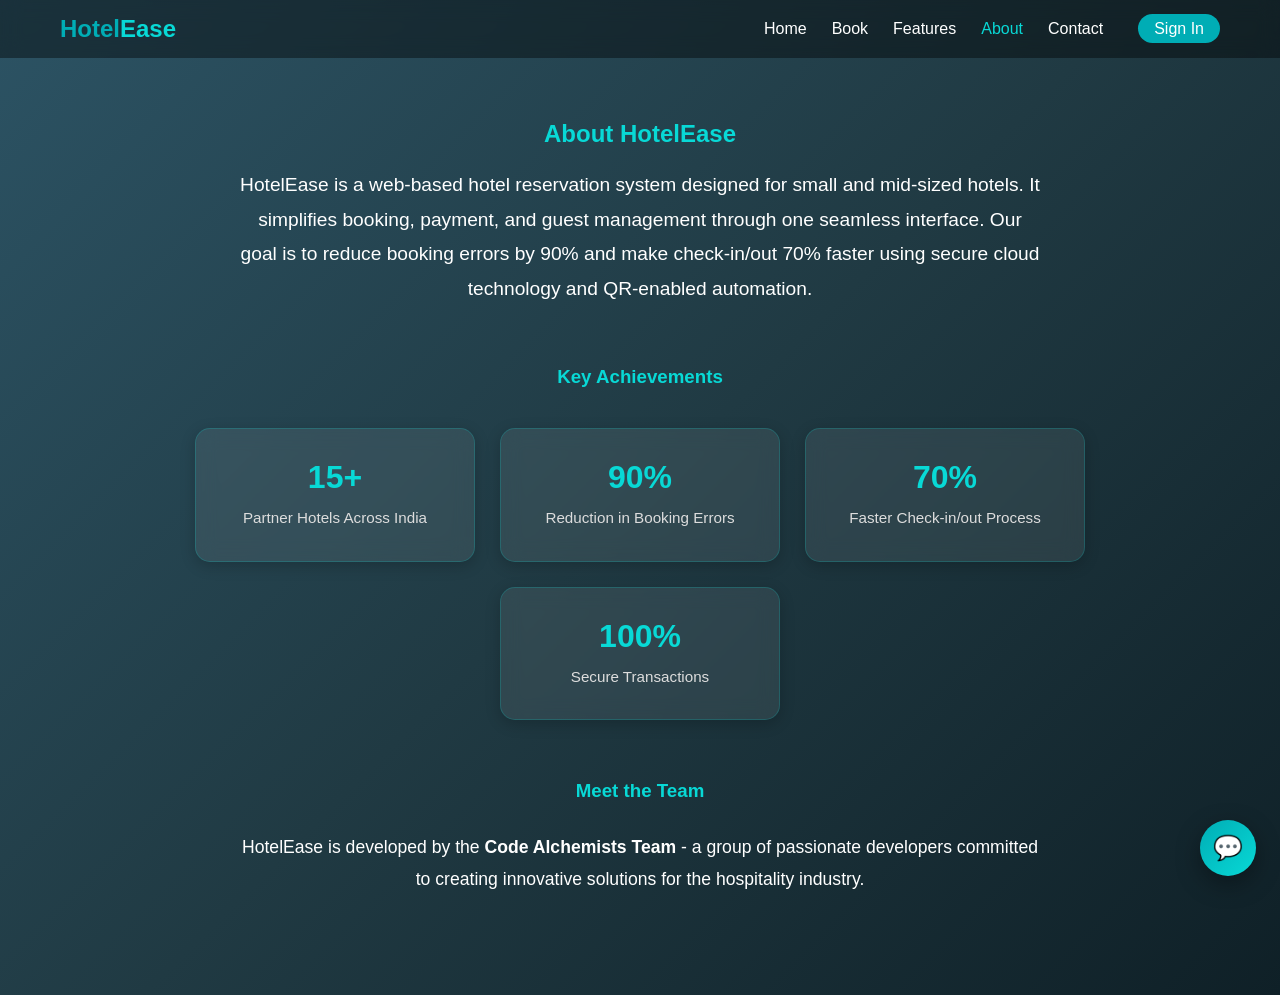
==== frontend/about.html @ 127fa8ab "Initial commit: HotelEase - Hotel Reservation System" ====
<!DOCTYPE html>
<html lang="en">
<head>
  <meta charset="UTF-8" />
  <meta name="viewport" content="width=device-width, initial-scale=1.0" />
  <title>About Us - HotelEase</title>
  <link rel="stylesheet" href="style.css" />
</head>
<body>
  <header class="navbar">
    <div class="logo">Hotel<span>Ease</span></div>
    <nav>
      <ul>
        <li><a href="index.html">Home</a></li>
        <li><a href="booking.html">Book</a></li>
        <li><a href="features.html">Features</a></li>
        <li><a href="about.html" class="active">About</a></li>
        <li><a href="contact.html">Contact</a></li>
        <li><a href="admin.html">Admin</a></li>
      </ul>
    </nav>
  </header>

  <section id="about" class="about">
    <h2>About HotelEase</h2>
    <p style="max-width: 800px; margin: 0 auto 40px; font-size: 1.2em; line-height: 1.8;">
      HotelEase is a web-based hotel reservation system designed for small and mid-sized hotels.
      It simplifies booking, payment, and guest management through one seamless interface.
      Our goal is to reduce booking errors by 90% and make check-in/out 70% faster using
      secure cloud technology and QR-enabled automation.
    </p>

    <div style="margin-top: 60px;">
      <h3 style="color: #08d9d6; margin-bottom: 30px;">Key Achievements</h3>
      <div class="cards">
        <div class="card">
          <h3 style="font-size: 2em; margin-bottom: 10px;">15+</h3>
          <p>Partner Hotels Across India</p>
        </div>
        <div class="card">
          <h3 style="font-size: 2em; margin-bottom: 10px;">90%</h3>
          <p>Reduction in Booking Errors</p>
        </div>
        <div class="card">
          <h3 style="font-size: 2em; margin-bottom: 10px;">70%</h3>
          <p>Faster Check-in/out Process</p>
        </div>
        <div class="card">
          <h3 style="font-size: 2em; margin-bottom: 10px;">100%</h3>
          <p>Secure Transactions</p>
        </div>
      </div>
    </div>

    <div style="margin-top: 60px;">
      <h3 style="color: #08d9d6; margin-bottom: 30px;">Meet the Team</h3>
      <p style="max-width: 800px; margin: 0 auto 20px; font-size: 1.1em; line-height: 1.8;">
        HotelEase is developed by the <strong>Code Alchemists Team</strong> - a group of passionate developers 
        committed to creating innovative solutions for the hospitality industry.
      </p>
    </div>
  </section>

  <!-- Chatbot Button -->
  <div id="chatbot-toggle">💬</div>

  <!-- Chatbot Window -->
  <div id="chatbot">
    <div id="chatbot-header">
      <span>HotelEase AI Assistant</span>
      <button id="chatbot-close">×</button>
    </div>

    <div id="chatbot-messages">
      <div class="bot-message">
        Hello! I'm your HotelEase AI assistant. I can help you with customer issues, food recommendations, and service status. How can I assist you today?
      </div>
    </div>

    <div id="chatbot-input-area">
      <input
        type="text"
        id="chatbot-input"
        placeholder="Ask me anything about customer issues..."
      />
      <button id="chatbot-send">➤</button>
    </div>
  </div>

  <script src="./script.js"></script>
</body>
</html>
---- frontend/style.css ----
* {
  margin: 0;
  padding: 0;
  box-sizing: border-box;
  font-family: "Poppins", sans-serif;
}

body {
  color: #fff;
  background: linear-gradient(135deg, #2c5364, #203a43, #0f2027);
  overflow-x: hidden;
}

.navbar {
  display: flex;
  justify-content: space-between;
  align-items: center;
  padding: 15px 60px;
  background: rgba(0, 0, 0, 0.4);
  backdrop-filter: blur(10px);
  position: fixed;
  width: 100%;
  top: 0;
  z-index: 100;
}

.logo {
  font-size: 1.5em;
  font-weight: bold;
  color: #00adb5;
}

.logo span {
  color: #08d9d6;
}

nav ul {
  display: flex;
  list-style: none;
  gap: 25px;
}

nav ul li a {
  color: #fff;
  text-decoration: none;
  font-weight: 500;
  transition: color 0.3s;
}

nav ul li a:hover,
nav ul li a.active {
  color: #08d9d6;
}

.hero {
  height: 100vh;
  background: url('https://images.unsplash.com/photo-1542314831-068cd1dbfeeb') center/cover no-repeat;
  display: flex;
  justify-content: center;
  align-items: center;
  text-align: center;
  position: relative;
}

.hero::after {
  content: "";
  position: absolute;
  width: 100%;
  height: 100%;
  top: 0;
  left: 0;
  background: rgba(0, 0, 0, 0.6);
}

.hero-content {
  position: relative;
  z-index: 2;
  max-width: 700px;
}

.hero-content h1 {
  font-size: 3em;
  margin-bottom: 20px;
}

.hero-content p {
  font-size: 1.2em;
  margin-bottom: 25px;
}

.btn {
  background: #00adb5;
  color: #fff;
  padding: 12px 25px;
  border: none;
  border-radius: 25px;
  font-size: 1em;
  cursor: pointer;
  transition: 0.3s;
}

.btn:hover {
  background: #08d9d6;
  transform: scale(1.05);
}

.booking {
  padding: 100px 50px;
  padding-top: 120px;
  text-align: center;
  min-height: 80vh;
}

.booking h2 {
  color: #08d9d6;
  margin-bottom: 15px;
  font-size: 2.5em;
  text-shadow: 0 0 20px rgba(8, 217, 214, 0.3);
}

form {
  max-width: 900px;
  margin: 0 auto;
  background: rgba(255, 255, 255, 0.05);
  backdrop-filter: blur(10px);
  padding: 40px;
  border-radius: 20px;
  border: 1px solid rgba(8, 217, 214, 0.2);
  box-shadow: 0 8px 32px rgba(0, 0, 0, 0.3);
  text-align: left;
}

form h3 {
  display: flex;
  align-items: center;
  gap: 10px;
  border-bottom: 2px solid rgba(8, 217, 214, 0.3);
  padding-bottom: 10px;
  margin-bottom: 20px;
}

.form-group {
  display: flex;
  flex-direction: column;
  margin-bottom: 20px;
}

.form-group label {
  margin-bottom: 8px;
  color: #08d9d6;
  font-weight: 500;
  font-size: 0.95em;
  display: flex;
  align-items: center;
}

input, select, textarea {
  padding: 14px 16px;
  border-radius: 10px;
  border: 2px solid rgba(8, 217, 214, 0.2);
  outline: none;
  font-size: 1em;
  width: 100%;
  background: rgba(255, 255, 255, 0.9);
  color: #2c5364;
  transition: all 0.3s ease;
  font-family: "Poppins", sans-serif;
}

input:focus, select:focus, textarea:focus {
  border-color: #08d9d6;
  background: rgba(255, 255, 255, 1);
  box-shadow: 0 0 0 3px rgba(8, 217, 214, 0.1);
  transform: translateY(-2px);
}

input:hover, select:hover, textarea:hover {
  border-color: #00adb5;
}

input[type="checkbox"] {
  width: 20px;
  height: 20px;
  cursor: pointer;
  accent-color: #08d9d6;
}

textarea {
  resize: vertical;
  min-height: 100px;
  font-family: "Poppins", sans-serif;
}

input::placeholder, textarea::placeholder {
  color: #999;
  font-size: 0.95em;
}

/* Checkbox and radio groups */
.form-group[style*="flex-direction: row"],
.form-group[style*="display: flex"] {
  flex-direction: row !important;
  align-items: center;
}

.form-group[style*="display: flex"] label {
  margin-bottom: 0;
  font-weight: 400;
  color: #fff;
}

/* Grid layout for better organization */
@media (min-width: 768px) {
  form {
    padding: 50px;
  }
  
  form > div[style*="margin-bottom: 30px"] {
    display: grid;
    grid-template-columns: repeat(2, 1fr);
    gap: 20px;
    column-gap: 30px;
  }
  
  form > div[style*="margin-bottom: 30px"] h3 {
    grid-column: 1 / -1;
  }
  
  form > div[style*="margin-bottom: 30px"] .form-group:has(textarea),
  form > div[style*="margin-bottom: 30px"] .form-group:has(#specialRequests) {
    grid-column: 1 / -1;
  }
}

/* Button styling */
form button.btn {
  width: 100%;
  margin-top: 30px;
  padding: 16px 30px;
  font-size: 1.1em;
  font-weight: 600;
  background: linear-gradient(135deg, #00adb5, #08d9d6);
  box-shadow: 0 4px 15px rgba(8, 217, 214, 0.4);
  transition: all 0.3s ease;
}

form button.btn:hover {
  background: linear-gradient(135deg, #08d9d6, #00adb5);
  box-shadow: 0 6px 25px rgba(8, 217, 214, 0.6);
  transform: translateY(-3px);
}

form button.btn:active {
  transform: translateY(-1px);
}

.features {
  padding: 100px 50px;
  padding-top: 120px;
  text-align: center;
  min-height: 80vh;
}

.features h2 {
  color: #08d9d6;
  margin-bottom: 40px;
}

.cards {
  display: flex;
  flex-wrap: wrap;
  gap: 25px;
  justify-content: center;
  margin-top: 40px;
}

.card {
  background: rgba(255, 255, 255, 0.08);
  backdrop-filter: blur(10px);
  padding: 30px;
  border-radius: 15px;
  width: 280px;
  transition: all 0.3s ease;
  border: 1px solid rgba(8, 217, 214, 0.2);
  box-shadow: 0 4px 15px rgba(0, 0, 0, 0.2);
}

.card:hover {
  background: rgba(255, 255, 255, 0.15);
  transform: translateY(-10px);
  border-color: #08d9d6;
  box-shadow: 0 8px 25px rgba(8, 217, 214, 0.3);
}

.card h3 {
  color: #08d9d6;
  margin-bottom: 15px;
  font-size: 1.3em;
}

.card p {
  color: #ddd;
  line-height: 1.6;
  font-size: 0.95em;
}

.about, .contact {
  padding: 80px 50px;
  padding-top: 120px;
  text-align: center;
  min-height: 80vh;
}

.about h2, .contact h2 {
  color: #08d9d6;
  margin-bottom: 20px;
}

.contact form {
  max-width: 500px;
  margin: auto;
  display: flex;
  flex-direction: column;
  gap: 15px;
}

footer {
  text-align: center;
  padding: 20px;
  background: rgba(0, 0, 0, 0.3);
  font-size: 0.9em;
}

/* Additional Booking Page Enhancements */
.booking > p {
  animation: fadeInUp 0.8s ease;
}

@keyframes fadeInUp {
  from {
    opacity: 0;
    transform: translateY(30px);
  }
  to {
    opacity: 1;
    transform: translateY(0);
  }
}

/* Section dividers */
form > div[style*="margin-bottom: 30px"] {
  animation: fadeIn 1s ease;
  background: rgba(255, 255, 255, 0.02);
  padding: 25px;
  border-radius: 15px;
  margin-bottom: 30px !important;
  border: 1px solid rgba(8, 217, 214, 0.1);
}

@keyframes fadeIn {
  from { opacity: 0; }
  to { opacity: 1; }
}

/* Responsive improvements */
@media (max-width: 768px) {
  .booking {
    padding: 80px 20px;
    padding-top: 100px;
  }
  
  form {
    padding: 30px 20px;
  }
  
  .booking h2 {
    font-size: 2em;
  }
  
  form h3 {
    font-size: 1.1em;
  }
  
  .card {
    width: 100%;
    max-width: 350px;
  }
}

/* Hotel grid styling */
.hotel-grid {
  display: grid;
  grid-template-columns: repeat(auto-fill, minmax(300px, 1fr));
  gap: 30px;
  margin-top: 30px;
}

#hotelSuggestions {
  margin-top: 60px;
  padding: 40px;
  background: rgba(255, 255, 255, 0.03);
  border-radius: 20px;
  border: 1px solid rgba(8, 217, 214, 0.2);
}

/* Input validation states */
input:invalid:not(:placeholder-shown),
select:invalid:not(:placeholder-shown),
textarea:invalid:not(:placeholder-shown) {
  border-color: #ff6b6b;
}

input:valid:not(:placeholder-shown),
select:valid,
textarea:valid:not(:placeholder-shown) {
  border-color: #51cf66;
}

/* Custom scrollbar for textarea */
textarea::-webkit-scrollbar {
  width: 8px;
}

textarea::-webkit-scrollbar-track {
  background: rgba(0, 0, 0, 0.1);
  border-radius: 10px;
}

textarea::-webkit-scrollbar-thumb {
  background: #08d9d6;
  border-radius: 10px;
}

textarea::-webkit-scrollbar-thumb:hover {
  background: #00adb5;
}


/* =========================
   CHATBOT (FINAL CLEAN UI)
========================= */

#chatbot-toggle {
  position: fixed;
  bottom: 24px;
  right: 24px;
  width: 56px;
  height: 56px;
  background: linear-gradient(135deg, #00adb5, #08d9d6);
  color: #fff;
  border-radius: 50%;
  font-size: 24px;
  display: flex;
  align-items: center;
  justify-content: center;
  cursor: pointer;
  box-shadow: 0 8px 24px rgba(0,0,0,0.35);
  z-index: 9999;
}

#chatbot {
  position: fixed;
  bottom: 90px;
  right: 24px;
  width: 360px;
  height: 480px;
  background: #ffffff;
  border-radius: 16px;
  box-shadow: 0 12px 40px rgba(0,0,0,0.4);
  display: none;
  flex-direction: column;
  overflow: hidden;
  z-index: 9999;
}

/* Header */
#chatbot-header {
  background: linear-gradient(135deg, #00adb5, #08d9d6);
  color: #ffffff;
  padding: 14px 16px;
  font-weight: 600;
  font-size: 15px;
  display: flex;
  justify-content: space-between;
  align-items: center;
}

#chatbot-header button {
  background: none;
  border: none;
  color: white;
  font-size: 20px;
  cursor: pointer;
}

/* Messages */
#chatbot-messages {
  flex: 1;
  padding: 14px;
  overflow-y: auto;
  background: #f4f7f9;
}

/* Bot bubble */
.bot-message {
  background: #e0f7fa;
  color: #003c3c;
  padding: 10px 12px;
  border-radius: 14px 14px 14px 4px;
  margin-bottom: 10px;
  max-width: 85%;
  font-size: 14px;
  line-height: 1.5;
}

/* User bubble */
.user-message {
  background: #00adb5;
  color: #ffffff;
  padding: 10px 12px;
  border-radius: 14px 14px 4px 14px;
  margin-bottom: 10px;
  margin-left: auto;
  max-width: 85%;
  font-size: 14px;
}

/* Input */
#chatbot-input-area {
  display: flex;
  padding: 10px;
  border-top: 1px solid #ddd;
  background: #ffffff;
}

#chatbot-input {
  flex: 1;
  padding: 10px 12px;
  border-radius: 10px;
  border: none;
  background: #f1f1f1;
  outline: none;
  font-size: 14px;
}

#chatbot-send {
  margin-left: 8px;
  background: #00adb5;
  border: none;
  color: white;
  padding: 0 16px;
  border-radius: 10px;
  cursor: pointer;
  font-size: 16px;
}

#chatbot-send:hover {
  background: #08d9d6;
}

/* ==========================================
   LUXURY ROOM CARDS & AVAILABILITY BADGES
   ========================================== */

.room-card-grid {
  display: grid;
  grid-template-columns: repeat(auto-fill, minmax(320px, 1fr));
  gap: 25px;
  margin-top: 25px;
}

.room-card {
  background: rgba(255, 255, 255, 0.05);
  backdrop-filter: blur(12px);
  border: 1px solid rgba(8, 217, 214, 0.25);
  border-radius: 18px;
  overflow: hidden;
  display: flex;
  flex-direction: column;
  transition: all 0.35s ease;
  box-shadow: 0 8px 24px rgba(0, 0, 0, 0.3);
  position: relative;
}

.room-card:hover {
  transform: translateY(-8px);
  border-color: #08d9d6;
  box-shadow: 0 16px 36px rgba(8, 217, 214, 0.3);
}

.room-card-img-wrapper {
  position: relative;
  height: 200px;
  width: 100%;
  overflow: hidden;
}

.room-card-img-wrapper img {
  width: 100%;
  height: 100%;
  object-fit: cover;
  transition: transform 0.5s ease;
}

.room-card:hover .room-card-img-wrapper img {
  transform: scale(1.08);
}

.room-card-hotel-badge {
  position: absolute;
  top: 14px;
  left: 14px;
  background: rgba(15, 32, 39, 0.85);
  backdrop-filter: blur(8px);
  color: #08d9d6;
  padding: 5px 12px;
  border-radius: 20px;
  font-size: 0.82em;
  font-weight: 600;
  border: 1px solid rgba(8, 217, 214, 0.3);
}

.room-card-avail-badge {
  position: absolute;
  top: 14px;
  right: 14px;
  padding: 6px 14px;
  border-radius: 20px;
  font-size: 0.82em;
  font-weight: bold;
  letter-spacing: 0.5px;
  box-shadow: 0 4px 12px rgba(0,0,0,0.3);
}

.badge-low-stock {
  background: linear-gradient(135deg, #ff416c, #ff4b2b);
  color: #ffffff;
  animation: pulseGlow 1.8s infinite;
}

@keyframes pulseGlow {
  0% { box-shadow: 0 0 0 0 rgba(255, 65, 108, 0.7); }
  70% { box-shadow: 0 0 0 10px rgba(255, 65, 108, 0); }
  100% { box-shadow: 0 0 0 0 rgba(255, 65, 108, 0); }
}

.badge-available {
  background: linear-gradient(135deg, #11998e, #38ef7d);
  color: #ffffff;
}

.badge-soldout {
  background: rgba(231, 76, 60, 0.9);
  color: #ffffff;
}

.room-card-content {
  padding: 22px;
  display: flex;
  flex-direction: column;
  flex: 1;
}

.room-card-title {
  font-size: 1.35em;
  color: #08d9d6;
  margin-bottom: 6px;
  font-weight: 600;
}

.room-card-location {
  color: #aaa;
  font-size: 0.88em;
  margin-bottom: 14px;
  display: flex;
  align-items: center;
  gap: 5px;
}

.room-card-price-row {
  display: flex;
  align-items: baseline;
  justify-content: space-between;
  margin-bottom: 16px;
  padding-bottom: 12px;
  border-bottom: 1px solid rgba(255, 255, 255, 0.08);
}

.room-card-price {
  font-size: 1.6em;
  font-weight: bold;
  color: #ffffff;
}

.room-card-price span {
  font-size: 0.55em;
  font-weight: normal;
  color: #aaa;
}

.room-card-features {
  display: flex;
  flex-wrap: wrap;
  gap: 8px;
  margin-bottom: 20px;
}

.room-feature-chip {
  background: rgba(255, 255, 255, 0.06);
  border: 1px solid rgba(8, 217, 214, 0.15);
  padding: 4px 10px;
  border-radius: 8px;
  font-size: 0.8em;
  color: #ddd;
}

.room-card-btn {
  margin-top: auto;
  width: 100%;
  padding: 14px;
  font-size: 0.98em;
  font-weight: 600;
  border-radius: 12px;
  transition: all 0.3s ease;
}

.room-card-btn-active {
  background: linear-gradient(135deg, #00adb5, #08d9d6);
  color: white;
  box-shadow: 0 4px 15px rgba(8, 217, 214, 0.4);
}

.room-card-btn-active:hover {
  background: linear-gradient(135deg, #08d9d6, #00adb5);
  transform: translateY(-2px);
  box-shadow: 0 6px 20px rgba(8, 217, 214, 0.6);
}

.room-card-btn-disabled {
  background: rgba(255, 255, 255, 0.1);
  color: #888;
  cursor: not-allowed;
}

/* Dynamic Location Autocomplete Suggestions */
.suggestions-dropdown {
  position: absolute;
  top: 100%;
  left: 0;
  right: 0;
  background: #19222d;
  border: 1px solid #08d9d6;
  border-radius: 10px;
  box-shadow: 0 10px 30px rgba(0, 0, 0, 0.7);
  max-height: 280px;
  overflow-y: auto;
  z-index: 1000;
  margin-top: 5px;
}

.suggestion-item {
  padding: 12px 16px;
  cursor: pointer;
  color: #e0e0e0;
  border-bottom: 1px solid rgba(255, 255, 255, 0.05);
  font-size: 0.95em;
  transition: background 0.2s;
}

.suggestion-item:hover {
  background: rgba(8, 217, 214, 0.18);
  color: #08d9d6;
}

.suggestion-item:last-child {
  border-bottom: none;
}

.budget-room-card {
  border: 1px solid rgba(230, 126, 34, 0.6) !important;
  box-shadow: 0 6px 24px rgba(230, 126, 34, 0.2);
}

.budget-room-card:hover {
  border-color: #e67e22 !important;
}
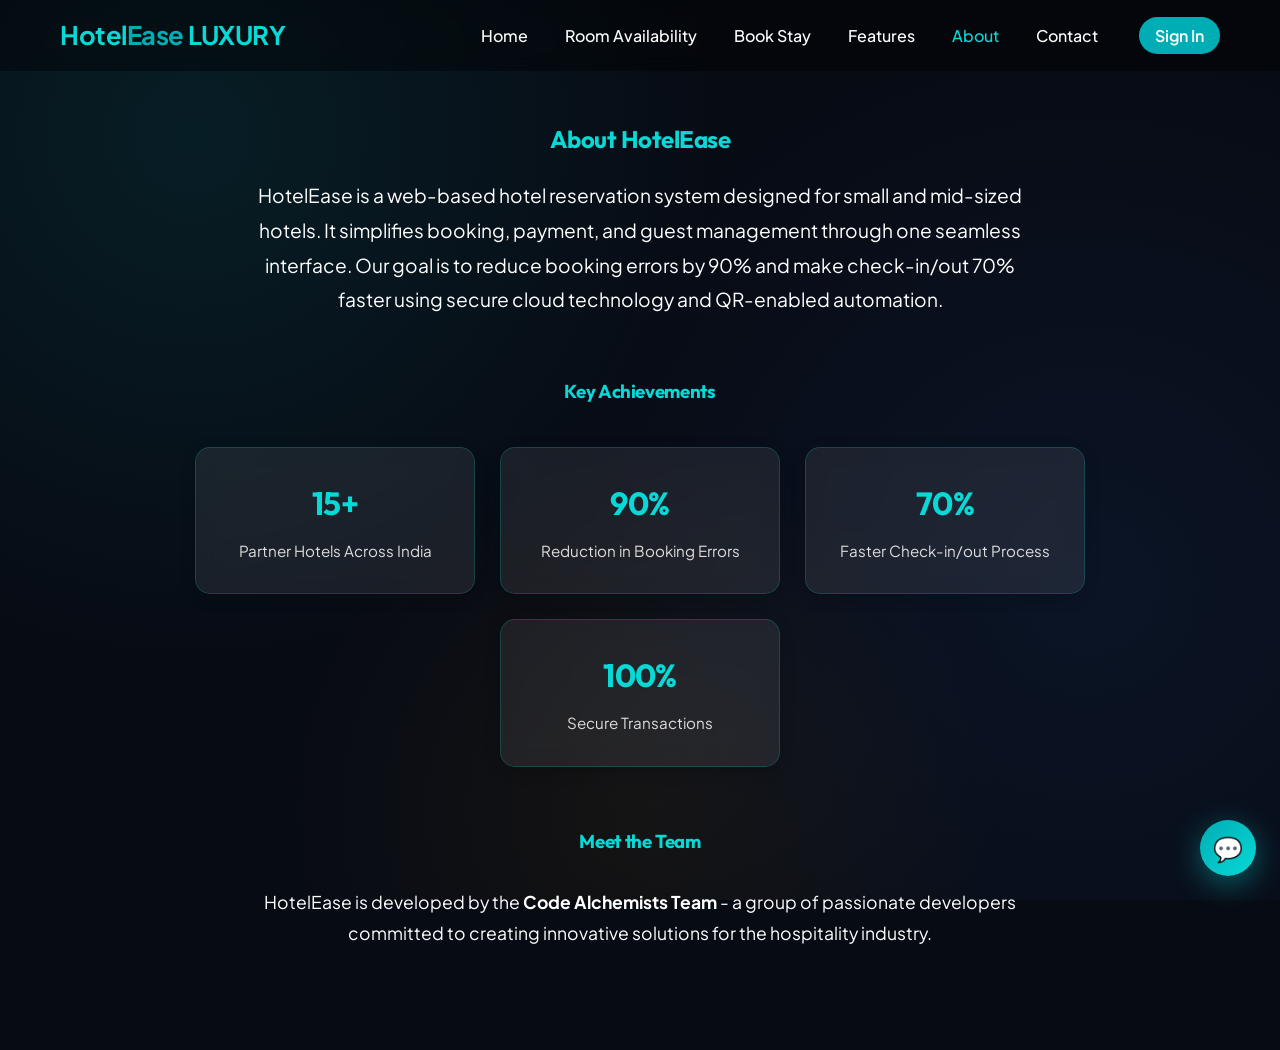
==== commit 86e08258: "UI change" ====
--- a/frontend/about.html
+++ b/frontend/about.html
@@ -8,11 +8,12 @@
 </head>
 <body>
   <header class="navbar">
-    <div class="logo">Hotel<span>Ease</span></div>
+    <a href="index.html" class="logo"><span>Hotel</span>Ease <span class="luxury-tag">LUXURY</span></a>
     <nav>
       <ul>
         <li><a href="index.html">Home</a></li>
-        <li><a href="booking.html">Book</a></li>
+        <li><a href="availability.html">Room Availability</a></li>
+        <li><a href="booking.html">Book Stay</a></li>
         <li><a href="features.html">Features</a></li>
         <li><a href="about.html" class="active">About</a></li>
         <li><a href="contact.html">Contact</a></li>
--- a/frontend/style.css
+++ b/frontend/style.css
@@ -1,16 +1,54 @@
+@import url('https://fonts.googleapis.com/css2?family=Outfit:wght@300;400;500;600;700;800&family=Plus+Jakarta+Sans:wght@300;400;500;600;700;800&display=swap');
+
+:root {
+  --bg-primary: #070b14;
+  --bg-secondary: #0b1325;
+  --bg-surface: rgba(13, 21, 39, 0.82);
+  --bg-card: rgba(16, 26, 48, 0.75);
+  --bg-glass: rgba(255, 255, 255, 0.04);
+  --accent-cyan: #08d9d6;
+  --accent-teal: #00adb5;
+  --accent-gold: #f59e0b;
+  --accent-gold-light: #fbbf24;
+  --accent-emerald: #10b981;
+  --accent-rose: #f43f5e;
+  --text-primary: #ffffff;
+  --text-secondary: #94a3b8;
+  --text-muted: #64748b;
+  --border-subtle: rgba(255, 255, 255, 0.08);
+  --border-glow: rgba(8, 217, 214, 0.35);
+  --shadow-glow: 0 0 25px rgba(8, 217, 214, 0.25);
+  --shadow-card: 0 15px 35px -5px rgba(0, 0, 0, 0.5), 0 0 0 1px rgba(255, 255, 255, 0.06);
+  --font-heading: 'Outfit', -apple-system, BlinkMacSystemFont, sans-serif;
+  --font-body: 'Plus Jakarta Sans', -apple-system, BlinkMacSystemFont, sans-serif;
+}
+
 * {
   margin: 0;
   padding: 0;
   box-sizing: border-box;
-  font-family: "Poppins", sans-serif;
+  font-family: var(--font-body);
 }
 
 body {
-  color: #fff;
-  background: linear-gradient(135deg, #2c5364, #203a43, #0f2027);
+  color: var(--text-primary);
+  background-color: var(--bg-primary);
+  background-image: 
+    radial-gradient(circle at 15% 15%, rgba(8, 217, 214, 0.09) 0%, transparent 40%),
+    radial-gradient(circle at 85% 65%, rgba(59, 130, 246, 0.08) 0%, transparent 45%),
+    radial-gradient(circle at 50% 90%, rgba(245, 158, 11, 0.06) 0%, transparent 35%);
+  background-attachment: fixed;
   overflow-x: hidden;
-}
-
+  line-height: 1.6;
+  -webkit-font-smoothing: antialiased;
+}
+
+h1, h2, h3, h4, h5, h6 {
+  font-family: var(--font-heading);
+  letter-spacing: -0.02em;
+}
+
+/* Clean Transparent Navbar matching reference */
 .navbar {
   display: flex;
   justify-content: space-between;
@@ -18,16 +56,20 @@
   padding: 15px 60px;
   background: rgba(0, 0, 0, 0.4);
   backdrop-filter: blur(10px);
+  -webkit-backdrop-filter: blur(10px);
   position: fixed;
   width: 100%;
   top: 0;
-  z-index: 100;
+  z-index: 1000;
+  transition: all 0.3s ease;
 }
 
 .logo {
-  font-size: 1.5em;
+  font-size: 1.6em;
   font-weight: bold;
   color: #00adb5;
+  text-decoration: none;
+  letter-spacing: -0.5px;
 }
 
 .logo span {
@@ -38,13 +80,16 @@
   display: flex;
   list-style: none;
   gap: 25px;
+  align-items: center;
 }
 
 nav ul li a {
-  color: #fff;
+  color: #ffffff;
   text-decoration: none;
   font-weight: 500;
+  font-size: 1em;
   transition: color 0.3s;
+  padding: 4px 6px;
 }
 
 nav ul li a:hover,
@@ -52,14 +97,18 @@
   color: #08d9d6;
 }
 
+/* Hero Section matching reference image */
 .hero {
   height: 100vh;
-  background: url('https://images.unsplash.com/photo-1542314831-068cd1dbfeeb') center/cover no-repeat;
+  min-height: 100vh;
+  background: url('./hero-bg.jpg') center/cover no-repeat,
+              url('https://images.unsplash.com/photo-1542314831-068cd1dbfeeb?w=1920&q=80') center/cover no-repeat;
   display: flex;
   justify-content: center;
   align-items: center;
   text-align: center;
   position: relative;
+  overflow: hidden;
 }
 
 .hero::after {
@@ -69,39 +118,78 @@
   height: 100%;
   top: 0;
   left: 0;
-  background: rgba(0, 0, 0, 0.6);
+  background: rgba(0, 0, 0, 0.45);
+  z-index: 1;
 }
 
 .hero-content {
   position: relative;
   z-index: 2;
-  max-width: 700px;
+  max-width: 800px;
+  padding: 0 20px;
 }
 
 .hero-content h1 {
-  font-size: 3em;
+  font-size: 3.4em;
+  font-weight: 700;
   margin-bottom: 20px;
+  color: #ffffff;
+  letter-spacing: -0.5px;
 }
 
 .hero-content p {
   font-size: 1.2em;
   margin-bottom: 25px;
+  color: #ffffff;
+  line-height: 1.6;
+  max-width: 680px;
+  margin-left: auto;
+  margin-right: auto;
 }
 
 .btn {
   background: #00adb5;
-  color: #fff;
-  padding: 12px 25px;
+  color: #ffffff;
+  padding: 12px 32px;
   border: none;
   border-radius: 25px;
   font-size: 1em;
+  font-weight: 600;
   cursor: pointer;
   transition: 0.3s;
+  text-decoration: none;
+  display: inline-block;
 }
 
 .btn:hover {
   background: #08d9d6;
   transform: scale(1.05);
+}
+
+.btn-secondary {
+  background: rgba(255, 255, 255, 0.05);
+  border: 1px solid var(--border-subtle);
+  color: #ffffff;
+  box-shadow: none;
+}
+
+.btn-secondary:hover {
+  background: rgba(255, 255, 255, 0.1);
+  border-color: rgba(255, 255, 255, 0.2);
+  color: #ffffff;
+  box-shadow: 0 4px 15px rgba(0, 0, 0, 0.2);
+}
+
+.btn-gold {
+  background: linear-gradient(135deg, #d97706, #f59e0b);
+  color: #070b14;
+  box-shadow: 0 4px 15px rgba(245, 158, 11, 0.35);
+}
+
+.btn-gold:hover {
+  background: linear-gradient(135deg, #f59e0b, #fbbf24);
+  box-shadow: 0 8px 25px rgba(245, 158, 11, 0.5);
+  color: #040810;
 }
 
 .booking {
@@ -785,5 +873,733 @@
   border-color: #e67e22 !important;
 }
 
-
-
+/* ====================================================
+   LUXURY REDESIGN COMPONENT STYLES
+   ==================================================== */
+
+/* Hero Luxury Section */
+.hero-luxury {
+  position: relative;
+  min-height: 100vh;
+  padding: 140px 24px 80px;
+  display: flex;
+  flex-direction: column;
+  justify-content: center;
+  align-items: center;
+  text-align: center;
+  background: 
+    linear-gradient(180deg, rgba(7, 11, 20, 0.45) 0%, rgba(7, 11, 20, 0.85) 60%, #070b14 100%),
+    url('https://images.unsplash.com/photo-1542314831-068cd1dbfeeb?q=80&w=2000&auto=format&fit=crop') center/cover no-repeat;
+  overflow: hidden;
+}
+
+.hero-luxury::before {
+  content: "";
+  position: absolute;
+  top: 0;
+  left: 0;
+  right: 0;
+  bottom: 0;
+  background: radial-gradient(circle at 50% 30%, rgba(8, 217, 214, 0.15) 0%, transparent 60%);
+  pointer-events: none;
+}
+
+.hero-badge {
+  display: inline-flex;
+  align-items: center;
+  gap: 8px;
+  background: rgba(255, 255, 255, 0.06);
+  border: 1px solid rgba(8, 217, 214, 0.35);
+  backdrop-filter: blur(12px);
+  padding: 8px 18px;
+  border-radius: 30px;
+  font-size: 0.85em;
+  font-weight: 600;
+  color: var(--accent-cyan);
+  margin-bottom: 24px;
+  letter-spacing: 0.5px;
+  box-shadow: 0 0 20px rgba(8, 217, 214, 0.2);
+}
+
+.hero-title {
+  font-size: clamp(2.4em, 5vw, 4.3em);
+  font-weight: 800;
+  line-height: 1.14;
+  max-width: 1050px;
+  margin: 0 auto 20px;
+  color: #ffffff;
+}
+
+.hero-title .gradient-text {
+  background: linear-gradient(135deg, #ffffff 20%, #38bdf8 60%, var(--accent-cyan) 100%);
+  -webkit-background-clip: text;
+  -webkit-text-fill-color: transparent;
+}
+
+.hero-title .gold-text {
+  background: linear-gradient(135deg, #fef08a, var(--accent-gold));
+  -webkit-background-clip: text;
+  -webkit-text-fill-color: transparent;
+}
+
+.hero-subtitle {
+  font-size: clamp(1.05em, 1.8vw, 1.25em);
+  color: #cbd5e1;
+  max-width: 780px;
+  margin: 0 auto 38px;
+  font-weight: 400;
+  line-height: 1.6;
+}
+
+/* Quick Search Widget */
+.search-widget-container {
+  width: 100%;
+  max-width: 1120px;
+  margin: 0 auto;
+  position: relative;
+  z-index: 10;
+}
+
+.quick-search-card {
+  background: rgba(14, 22, 40, 0.88);
+  backdrop-filter: blur(20px);
+  -webkit-backdrop-filter: blur(20px);
+  border: 1px solid rgba(8, 217, 214, 0.25);
+  border-radius: 20px;
+  padding: 24px;
+  box-shadow: 0 25px 60px -15px rgba(0, 0, 0, 0.8), 0 0 40px rgba(8, 217, 214, 0.12);
+  text-align: left;
+}
+
+.search-pills-row {
+  display: flex;
+  align-items: center;
+  gap: 8px;
+  margin-bottom: 20px;
+  flex-wrap: wrap;
+}
+
+.search-pills-label {
+  font-size: 0.82em;
+  font-weight: 600;
+  color: var(--accent-cyan);
+  text-transform: uppercase;
+  letter-spacing: 0.5px;
+}
+
+.destination-chip {
+  background: rgba(255, 255, 255, 0.05);
+  border: 1px solid rgba(255, 255, 255, 0.1);
+  color: #e2e8f0;
+  padding: 5px 12px;
+  border-radius: 20px;
+  font-size: 0.82em;
+  cursor: pointer;
+  transition: all 0.2s ease;
+  display: inline-flex;
+  align-items: center;
+  gap: 5px;
+}
+
+.destination-chip:hover {
+  background: rgba(8, 217, 214, 0.18);
+  border-color: var(--accent-cyan);
+  color: var(--accent-cyan);
+  transform: translateY(-1px);
+}
+
+.search-grid-inputs {
+  display: grid;
+  grid-template-columns: 2fr 1.2fr 1.2fr 1.2fr auto;
+  gap: 16px;
+  align-items: end;
+}
+
+@media (max-width: 992px) {
+  .search-grid-inputs {
+    grid-template-columns: 1fr 1fr;
+  }
+  .search-grid-inputs .btn-search-action {
+    grid-column: 1 / -1;
+  }
+}
+
+@media (max-width: 600px) {
+  .search-grid-inputs {
+    grid-template-columns: 1fr;
+  }
+}
+
+.input-field-wrap {
+  display: flex;
+  flex-direction: column;
+  gap: 6px;
+}
+
+.input-field-wrap label {
+  font-size: 0.82em;
+  font-weight: 600;
+  text-transform: uppercase;
+  letter-spacing: 0.5px;
+  color: var(--text-secondary);
+  display: flex;
+  align-items: center;
+  gap: 5px;
+}
+
+.input-field-wrap input,
+.input-field-wrap select {
+  background: rgba(22, 34, 58, 0.95);
+  border: 1px solid rgba(255, 255, 255, 0.12);
+  color: #ffffff;
+  padding: 14px 16px;
+  border-radius: 12px;
+  font-size: 0.95em;
+  font-weight: 500;
+  width: 100%;
+  transition: all 0.25s ease;
+}
+
+.input-field-wrap input:focus,
+.input-field-wrap select:focus {
+  border-color: var(--accent-cyan);
+  box-shadow: 0 0 0 3px rgba(8, 217, 214, 0.2);
+  background: rgba(26, 40, 68, 1);
+  color: #ffffff;
+}
+
+.input-field-wrap input::placeholder {
+  color: #64748b;
+}
+
+.btn-search-action {
+  height: 52px;
+  padding: 0 28px;
+  white-space: nowrap;
+  font-size: 1.05em;
+}
+
+/* Trust / Metric Ribbon */
+.metrics-ribbon {
+  display: grid;
+  grid-template-columns: repeat(auto-fit, minmax(200px, 1fr));
+  gap: 20px;
+  max-width: 1120px;
+  margin: 50px auto 0;
+  width: 100%;
+}
+
+.metric-card {
+  background: rgba(14, 22, 40, 0.6);
+  backdrop-filter: blur(12px);
+  border: 1px solid var(--border-subtle);
+  border-radius: 16px;
+  padding: 20px 24px;
+  display: flex;
+  align-items: center;
+  gap: 16px;
+  text-align: left;
+  transition: all 0.3s ease;
+}
+
+.metric-card:hover {
+  border-color: var(--border-glow);
+  transform: translateY(-3px);
+  box-shadow: 0 10px 25px rgba(0, 0, 0, 0.3);
+}
+
+.metric-icon {
+  font-size: 2em;
+  background: rgba(8, 217, 214, 0.1);
+  width: 52px;
+  height: 52px;
+  display: flex;
+  align-items: center;
+  justify-content: center;
+  border-radius: 12px;
+  border: 1px solid rgba(8, 217, 214, 0.25);
+}
+
+.metric-value {
+  font-family: var(--font-heading);
+  font-size: 1.7em;
+  font-weight: 800;
+  color: #ffffff;
+  line-height: 1.1;
+}
+
+.metric-label {
+  font-size: 0.85em;
+  color: var(--text-secondary);
+}
+
+/* Common Section Container */
+.luxury-section {
+  padding: 100px 24px;
+  max-width: 1240px;
+  margin: 0 auto;
+  position: relative;
+}
+
+.section-head {
+  text-align: center;
+  max-width: 760px;
+  margin: 0 auto 50px;
+}
+
+.section-eyebrow {
+  display: inline-block;
+  font-size: 0.85em;
+  font-weight: 700;
+  text-transform: uppercase;
+  letter-spacing: 2px;
+  color: var(--accent-cyan);
+  margin-bottom: 12px;
+}
+
+.section-heading {
+  font-size: clamp(2em, 3.5vw, 2.8em);
+  font-weight: 800;
+  color: #ffffff;
+  line-height: 1.2;
+  margin-bottom: 16px;
+}
+
+.section-subtext {
+  font-size: 1.08em;
+  color: var(--text-secondary);
+}
+
+/* Category Filter Bar */
+.category-filter-bar {
+  display: flex;
+  justify-content: center;
+  gap: 12px;
+  flex-wrap: wrap;
+  margin-bottom: 40px;
+}
+
+.category-tab-btn {
+  background: rgba(255, 255, 255, 0.04);
+  border: 1px solid var(--border-subtle);
+  color: var(--text-secondary);
+  padding: 10px 20px;
+  border-radius: 30px;
+  font-size: 0.9em;
+  font-weight: 600;
+  cursor: pointer;
+  transition: all 0.25s ease;
+}
+
+.category-tab-btn:hover,
+.category-tab-btn.active {
+  background: rgba(8, 217, 214, 0.15);
+  border-color: var(--accent-cyan);
+  color: var(--accent-cyan);
+  box-shadow: 0 0 15px rgba(8, 217, 214, 0.2);
+}
+
+/* Luxury Hotel Cards Grid */
+.hotels-showcase-grid {
+  display: grid;
+  grid-template-columns: repeat(auto-fill, minmax(340px, 1fr));
+  gap: 30px;
+}
+
+.luxury-hotel-card {
+  background: var(--bg-card);
+  border: 1px solid var(--border-subtle);
+  border-radius: 20px;
+  overflow: hidden;
+  display: flex;
+  flex-direction: column;
+  transition: all 0.35s cubic-bezier(0.16, 1, 0.3, 1);
+  box-shadow: var(--shadow-card);
+  position: relative;
+}
+
+.luxury-hotel-card:hover {
+  transform: translateY(-8px);
+  border-color: var(--border-glow);
+  box-shadow: 0 25px 45px -10px rgba(0, 0, 0, 0.7), 0 0 30px rgba(8, 217, 214, 0.2);
+}
+
+.hotel-img-frame {
+  height: 220px;
+  position: relative;
+  overflow: hidden;
+  background: #111a2e;
+}
+
+.hotel-img-frame img {
+  width: 100%;
+  height: 100%;
+  object-fit: cover;
+  transition: transform 0.6s cubic-bezier(0.16, 1, 0.3, 1);
+}
+
+.luxury-hotel-card:hover .hotel-img-frame img {
+  transform: scale(1.08);
+}
+
+.hotel-category-badge {
+  position: absolute;
+  top: 14px;
+  left: 14px;
+  background: rgba(7, 11, 20, 0.85);
+  backdrop-filter: blur(10px);
+  border: 1px solid rgba(255, 255, 255, 0.15);
+  color: #38bdf8;
+  font-size: 0.76em;
+  font-weight: 700;
+  text-transform: uppercase;
+  letter-spacing: 0.5px;
+  padding: 4px 10px;
+  border-radius: 20px;
+}
+
+.hotel-rating-badge {
+  position: absolute;
+  top: 14px;
+  right: 14px;
+  background: rgba(7, 11, 20, 0.85);
+  backdrop-filter: blur(10px);
+  border: 1px solid rgba(245, 158, 11, 0.4);
+  color: var(--accent-gold);
+  font-size: 0.82em;
+  font-weight: 700;
+  padding: 4px 10px;
+  border-radius: 20px;
+  display: flex;
+  align-items: center;
+  gap: 4px;
+}
+
+.hotel-card-content {
+  padding: 24px;
+  display: flex;
+  flex-direction: column;
+  flex: 1;
+}
+
+.hotel-title {
+  font-size: 1.28em;
+  font-weight: 700;
+  color: #ffffff;
+  margin-bottom: 8px;
+  line-height: 1.3;
+}
+
+.hotel-location-text {
+  font-size: 0.88em;
+  color: var(--text-secondary);
+  display: flex;
+  align-items: center;
+  gap: 6px;
+  margin-bottom: 14px;
+}
+
+.hotel-amenities-list {
+  display: flex;
+  flex-wrap: wrap;
+  gap: 8px;
+  margin-bottom: 20px;
+}
+
+.amenity-tag {
+  background: rgba(255, 255, 255, 0.04);
+  border: 1px solid rgba(255, 255, 255, 0.07);
+  color: #cbd5e1;
+  font-size: 0.78em;
+  padding: 4px 10px;
+  border-radius: 6px;
+  display: inline-flex;
+  align-items: center;
+  gap: 4px;
+}
+
+.hotel-bottom-bar {
+  margin-top: auto;
+  padding-top: 18px;
+  border-top: 1px solid var(--border-subtle);
+  display: flex;
+  align-items: center;
+  justify-content: space-between;
+}
+
+.hotel-price-block {
+  display: flex;
+  flex-direction: column;
+}
+
+.hotel-price-from {
+  font-size: 0.75em;
+  text-transform: uppercase;
+  color: var(--text-muted);
+  font-weight: 600;
+}
+
+.hotel-price-amount {
+  font-family: var(--font-heading);
+  font-size: 1.4em;
+  font-weight: 800;
+  color: var(--accent-cyan);
+}
+
+.hotel-price-amount span {
+  font-size: 0.6em;
+  font-weight: 500;
+  color: var(--text-secondary);
+}
+
+/* Bento Innovation Grid */
+.bento-grid {
+  display: grid;
+  grid-template-columns: repeat(12, 1fr);
+  gap: 24px;
+}
+
+.bento-card {
+  background: var(--bg-card);
+  border: 1px solid var(--border-subtle);
+  border-radius: 20px;
+  padding: 36px 30px;
+  transition: all 0.35s ease;
+  position: relative;
+  overflow: hidden;
+  display: flex;
+  flex-direction: column;
+  justify-content: space-between;
+}
+
+.bento-card:hover {
+  border-color: var(--border-glow);
+  transform: translateY(-5px);
+  box-shadow: 0 20px 40px rgba(0, 0, 0, 0.4);
+}
+
+.bento-card.col-8 { grid-column: span 8; }
+.bento-card.col-4 { grid-column: span 4; }
+.bento-card.col-6 { grid-column: span 6; }
+
+@media (max-width: 900px) {
+  .bento-card.col-8,
+  .bento-card.col-4,
+  .bento-card.col-6 {
+    grid-column: span 12;
+  }
+}
+
+.bento-icon {
+  font-size: 2.4em;
+  margin-bottom: 20px;
+  display: inline-block;
+}
+
+.bento-title {
+  font-size: 1.4em;
+  font-weight: 700;
+  color: #ffffff;
+  margin-bottom: 12px;
+}
+
+.bento-desc {
+  color: var(--text-secondary);
+  font-size: 0.96em;
+  line-height: 1.6;
+}
+
+.bento-visual {
+  margin-top: 24px;
+  background: rgba(0, 0, 0, 0.3);
+  border: 1px solid var(--border-subtle);
+  border-radius: 12px;
+  padding: 16px;
+  display: flex;
+  align-items: center;
+  gap: 12px;
+}
+
+/* Testimonials Grid */
+.testimonials-grid {
+  display: grid;
+  grid-template-columns: repeat(auto-fit, minmax(320px, 1fr));
+  gap: 24px;
+}
+
+.testimonial-card {
+  background: var(--bg-card);
+  border: 1px solid var(--border-subtle);
+  border-radius: 18px;
+  padding: 30px;
+  display: flex;
+  flex-direction: column;
+  justify-content: space-between;
+  transition: all 0.3s ease;
+}
+
+.testimonial-card:hover {
+  border-color: rgba(245, 158, 11, 0.4);
+  transform: translateY(-4px);
+}
+
+.testimonial-stars {
+  color: var(--accent-gold);
+  margin-bottom: 16px;
+  font-size: 1.1em;
+}
+
+.testimonial-quote {
+  font-size: 0.98em;
+  color: #cbd5e1;
+  font-style: italic;
+  line-height: 1.6;
+  margin-bottom: 24px;
+}
+
+.testimonial-user {
+  display: flex;
+  align-items: center;
+  gap: 12px;
+}
+
+.testimonial-avatar {
+  width: 46px;
+  height: 46px;
+  border-radius: 50%;
+  background: linear-gradient(135deg, var(--accent-teal), var(--accent-cyan));
+  display: flex;
+  align-items: center;
+  justify-content: center;
+  font-weight: 800;
+  color: #070b14;
+}
+
+.testimonial-name {
+  font-weight: 700;
+  color: #ffffff;
+  font-size: 0.95em;
+}
+
+.testimonial-stay {
+  font-size: 0.8em;
+  color: var(--accent-cyan);
+}
+
+/* Privilege Club Banner */
+.privilege-banner {
+  background: linear-gradient(135deg, rgba(14, 22, 40, 0.95), rgba(20, 32, 60, 0.95));
+  border: 1px solid rgba(245, 158, 11, 0.35);
+  border-radius: 24px;
+  padding: 50px 40px;
+  display: flex;
+  align-items: center;
+  justify-content: space-between;
+  gap: 30px;
+  flex-wrap: wrap;
+  box-shadow: 0 20px 50px -15px rgba(0, 0, 0, 0.8);
+}
+
+.privilege-info {
+  max-width: 550px;
+}
+
+.privilege-form {
+  display: flex;
+  gap: 10px;
+  width: 100%;
+  max-width: 440px;
+}
+
+.privilege-input {
+  flex: 1;
+  background: rgba(7, 11, 20, 0.8);
+  border: 1px solid rgba(255, 255, 255, 0.15);
+  color: #ffffff;
+  padding: 14px 18px;
+  border-radius: 12px;
+  outline: none;
+}
+
+.privilege-input:focus {
+  border-color: var(--accent-gold);
+}
+
+/* Luxury Footer */
+.luxury-footer {
+  background: #04070e;
+  border-top: 1px solid var(--border-subtle);
+  padding: 70px 24px 30px;
+}
+
+.footer-inner {
+  max-width: 1240px;
+  margin: 0 auto;
+}
+
+.footer-columns {
+  display: grid;
+  grid-template-columns: 2fr 1fr 1fr 1fr;
+  gap: 40px;
+  margin-bottom: 50px;
+}
+
+@media (max-width: 850px) {
+  .footer-columns {
+    grid-template-columns: 1fr 1fr;
+  }
+}
+
+@media (max-width: 500px) {
+  .footer-columns {
+    grid-template-columns: 1fr;
+  }
+}
+
+.footer-col h4 {
+  font-size: 1.05em;
+  font-weight: 700;
+  color: #ffffff;
+  margin-bottom: 18px;
+}
+
+.footer-col ul {
+  list-style: none;
+  display: flex;
+  flex-direction: column;
+  gap: 10px;
+}
+
+.footer-col ul li a {
+  color: var(--text-secondary);
+  text-decoration: none;
+  font-size: 0.92em;
+  transition: color 0.2s ease;
+}
+
+.footer-col ul li a:hover {
+  color: var(--accent-cyan);
+}
+
+.footer-credits {
+  border-top: 1px solid var(--border-subtle);
+  padding-top: 25px;
+  display: flex;
+  justify-content: space-between;
+  align-items: center;
+  flex-wrap: wrap;
+  gap: 15px;
+  color: var(--text-muted);
+  font-size: 0.85em;
+}
+
+/* Chatbot Widget Polish */
+#chatbot-toggle {
+  box-shadow: 0 8px 30px rgba(8, 217, 214, 0.4);
+  transition: transform 0.3s cubic-bezier(0.16, 1, 0.3, 1), box-shadow 0.3s;
+}
+
+#chatbot-toggle:hover {
+  transform: scale(1.1) rotate(5deg);
+  box-shadow: 0 12px 40px rgba(8, 217, 214, 0.6);
+}
